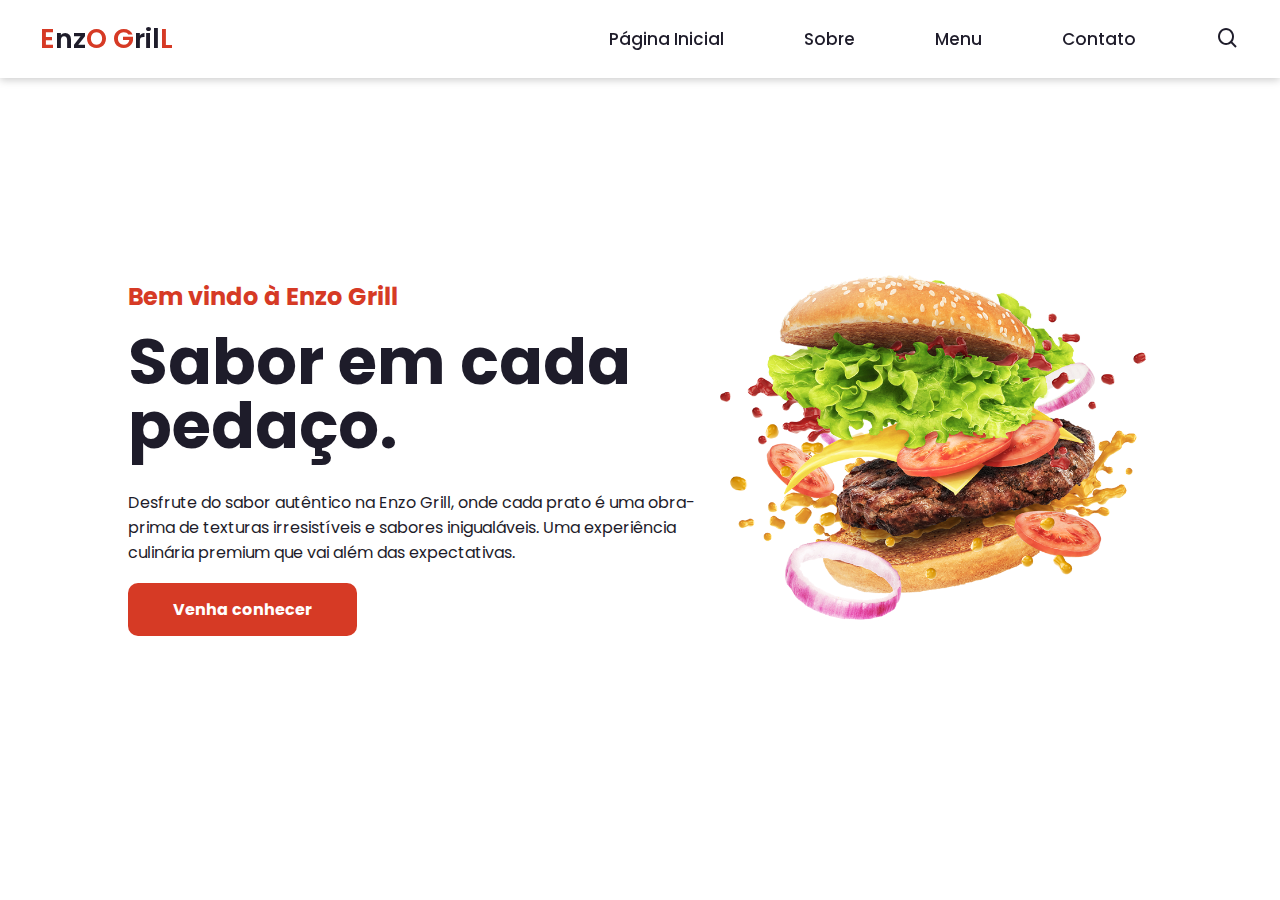
==== index.html @ 9c31344e "Finalização Landing Page" ====
<!DOCTYPE html>
<html lang="pt-br">

<head>
    <meta charset="UTF-8">
    <meta name="viewport" content="width=device-width, initial-scale=1.0">
    <link href='https://unpkg.com/boxicons@2.1.2/css/boxicons.min.css' rel='stylesheet'>
    <link rel="stylesheet" href="style.css">
    <title>Enzo Grill</title>
</head>

<body>
    <header>
        <nav class="navegacao">
            <a href="#" class="logo">E<span>nz</span>O G<span>ril</span>L</a>
            <ul class="nav-menu">
                <li class="nav-item">
                    <a href="#">Página Inicial</a>
                </li>
                <li class="nav-item">
                    <a href="#">Sobre</a>
                </li>
                <li class="nav-item">
                    <a href="#">Menu</a>
                </li>
                <li class="nav-item">
                    <a href="#">Contato</a>
                </li>
                <i class='bx bx-search'></i>
            </ul>
            <div class="menu">
                <span class="bar"></span>
                <span class="bar"></span>
                <span class="bar"></span>
            </div>
        </nav>
    </header>
    <main>
        <section class="home">
            <div class="home-texto">
                <h4 class="texto-h4">Bem vindo à Enzo Grill</h4>
                <h1 class="texto-h1">Sabor em cada pedaço.</h1>
                <p>Desfrute do sabor autêntico na Enzo Grill, onde cada prato é uma obra-prima de texturas irresistíveis e sabores inigualáveis. Uma experiência culinária premium que vai além das expectativas.</p>
                <a href="#" class="home-btn">Venha conhecer</a>
            </div>
            <div class="home-img">
                <img src="imagem.png" alt="">
            </div>
            <div class="spacer"></div>
        </section>
    </main>
    <script src="script.js"></script>
</body>
</html>
---- style.css ----
@import url('https://fonts.googleapis.com/css2?family=Poppins:wght@300;400;500;600;700&display=swap');

* {
    margin: 0;
    padding: 0;
    box-sizing: border-box;
    font-family: 'Poppins', sans-serif;
    list-style: none;
    text-decoration: none;
}
:root{
    --red:#d63a25;
    --white:#fff;
    --dark:#1e1c2a;
}
body{
    color: var(--dark);
    background: var(--white);
}
.navegacao{
    display: flex;
    align-items: center;
    justify-content: space-between;
    padding: 18px 40px;
    box-shadow: 0 0.1rem 0.5rem #ccc;
    width: 100%;
    background: var(--white);
    transition: all 0.5s;
    position: fixed;
}
.navegacao .logo{
    color: var(--red);
    font-size: 1.7rem;
    font-weight: 600;
}
.logo span{
    color: var(--dark);
}
.navegacao ul{
    display: flex;
    align-items: center;
    gap: 5rem;
}
.navegacao ul li a{
    color: var(--dark);
    font-size: 17px;
    font-weight: 500;
    transition: all 0.5s;
}
.navegacao ul li a:hover{
    color: var(--red);
}
.navegacao i{
    cursor: pointer;
    font-size: 1.5rem;
}
.navegacao i:hover{
    color: var(--red);
}
.menu{
    cursor: pointer;
    display: none;
}
.menu .bar{
    display: block;
    width: 28px;
    height: 3px;
    border-radius: 3px;
    background: var(--dark);
    margin: 5px auto;
    transition: all 0.3s;
}
.menu .bar:nth-child(1),
.menu .bar:nth-child(3){
    background: var(--red);
}
.home{
    width: 100%;
    height: 100vh;
    display: flex;
    align-items: center;
    justify-content: space-between;
    padding: 0px 10%;
}
.home-texto{
    max-width: 37rem;
}
.home-texto .texto-h4{
    font-size: 1.5rem;
    color: var(--red);
    margin-bottom: 1rem;
}
.home-texto .texto-h1{
    font-size: 4rem;
    margin-bottom: 2rem;
    line-height: 4rem;
}
.home-texto p{
    margin-bottom: 2rem;
}
.home-btn{
    padding: 15px 45px;
    background: var(--red);
    color: var(--white);
    border-radius: 10px;
    font-weight: 700;
    transition: all 0.5s;
}
.home-btn:hover{
    background: #fc4c35;
}
.home-img img{
    width: 100%;
}
@media (max-width: 785px) {
    .navegacao{
        padding: 18px 20px;
    }
    .menu{
        display: block;
    }
    .menu.ativo .bar:nth-child(1){
        transform:  translateY(8px) rotate(45deg);
    }
    .menu.ativo .bar:nth-child(2) {
        opacity: 0;
    }
    .menu.ativo .bar:nth-child(3){
        transform: translateY(-8px) rotate(-45deg);
    }
    .nav-menu{
        position: fixed;
        right: -100%;
        top: 70px;
        width: 100%;
        height: 100%;
        flex-direction: column;
        background: var(--white);
        gap: -10px;
        transition: 0.3s;
    }
    .nav-menu.ativo{
        right: 0;
    }
    .nav-item{
        margin: 16px 0;
    }
    .home{
        padding: 100px 2%;
        flex-direction: column;
        text-align: center;
        gap: 5rem;
    }
    .home .text-h4{
        font-size: 15px;
    }
    .home .text-h1{
        font-size: 2.5rem;
        line-height: 3rem;
    }
    .home p{
        font-size: 15px;
    }
    .home-img {
        width: 100%;
        max-width: 100%;
        height: auto;
    }

    .home-img img{
        margin-bottom: 100px;
    }

    body {
        overflow-x: hidden;
    }
}
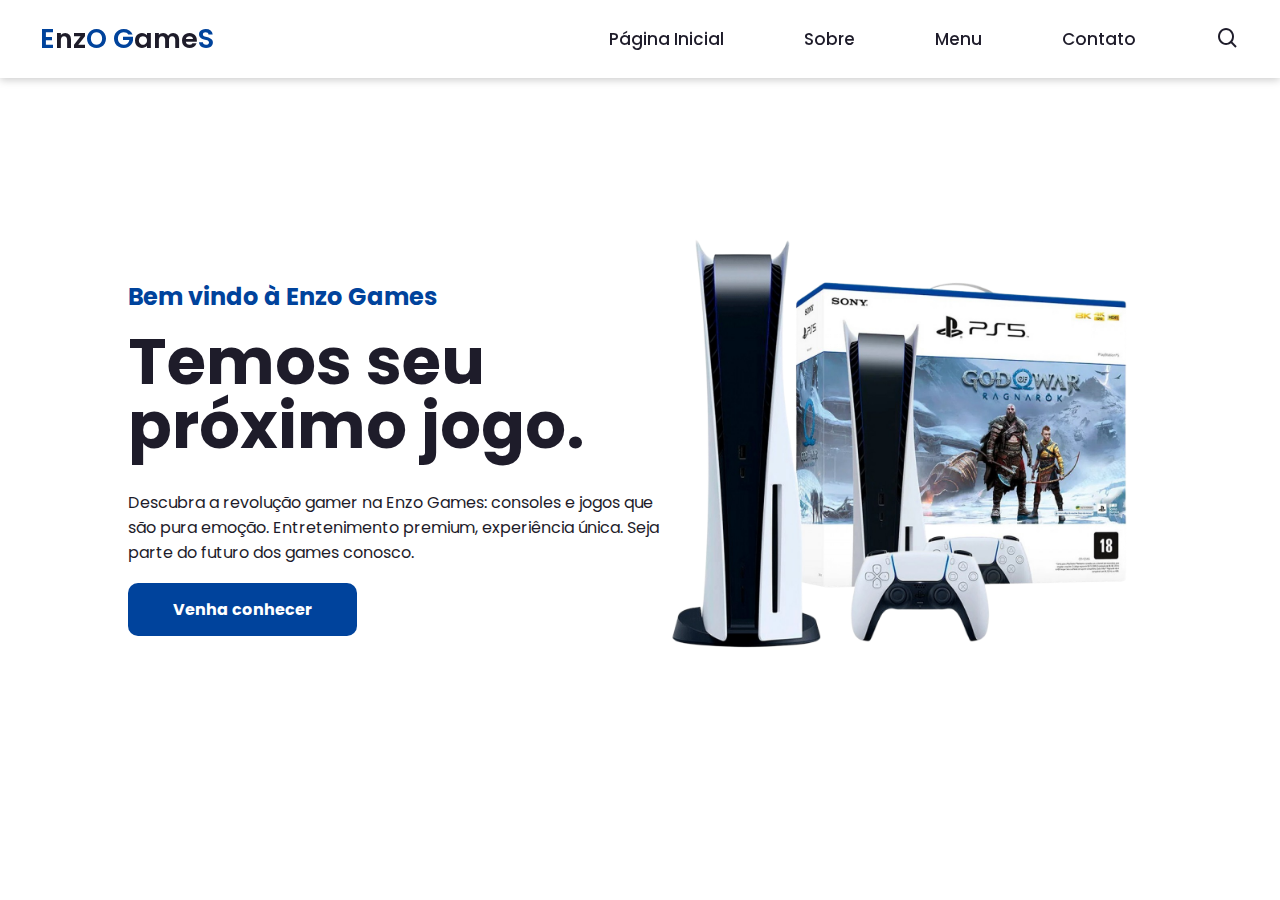
==== commit ee37fd23: "Finalização Landing Page" ====
--- a/index.html
+++ b/index.html
@@ -6,13 +6,13 @@
     <meta name="viewport" content="width=device-width, initial-scale=1.0">
     <link href='https://unpkg.com/boxicons@2.1.2/css/boxicons.min.css' rel='stylesheet'>
     <link rel="stylesheet" href="style.css">
-    <title>Enzo Grill</title>
+    <title>Enzo Games</title>
 </head>
 
 <body>
     <header>
         <nav class="navegacao">
-            <a href="#" class="logo">E<span>nz</span>O G<span>ril</span>L</a>
+            <a href="#" class="logo">E<span>nz</span>O G<span>ame</span>S</a>
             <ul class="nav-menu">
                 <li class="nav-item">
                     <a href="#">Página Inicial</a>
@@ -38,13 +38,13 @@
     <main>
         <section class="home">
             <div class="home-texto">
-                <h4 class="texto-h4">Bem vindo à Enzo Grill</h4>
-                <h1 class="texto-h1">Sabor em cada pedaço.</h1>
-                <p>Desfrute do sabor autêntico na Enzo Grill, onde cada prato é uma obra-prima de texturas irresistíveis e sabores inigualáveis. Uma experiência culinária premium que vai além das expectativas.</p>
+                <h4 class="texto-h4">Bem vindo à Enzo Games</h4>
+                <h1 class="texto-h1">Temos seu próximo jogo.</h1>
+                <p>Descubra a revolução gamer na Enzo Games: consoles e jogos que são pura emoção. Entretenimento premium, experiência única. Seja parte do futuro dos games conosco.</p>
                 <a href="#" class="home-btn">Venha conhecer</a>
             </div>
             <div class="home-img">
-                <img src="imagem.png" alt="">
+                <img src="gowps5.png" alt="">
             </div>
             <div class="spacer"></div>
         </section>
--- a/style.css
+++ b/style.css
@@ -9,7 +9,7 @@
     text-decoration: none;
 }
 :root{
-    --red:#d63a25;
+    --blue:#00439c;
     --white:#fff;
     --dark:#1e1c2a;
 }
@@ -29,7 +29,7 @@
     position: fixed;
 }
 .navegacao .logo{
-    color: var(--red);
+    color: var(--blue);
     font-size: 1.7rem;
     font-weight: 600;
 }
@@ -48,14 +48,14 @@
     transition: all 0.5s;
 }
 .navegacao ul li a:hover{
-    color: var(--red);
+    color: var(--blue);
 }
 .navegacao i{
     cursor: pointer;
     font-size: 1.5rem;
 }
 .navegacao i:hover{
-    color: var(--red);
+    color: var(--blue);
 }
 .menu{
     cursor: pointer;
@@ -72,7 +72,7 @@
 }
 .menu .bar:nth-child(1),
 .menu .bar:nth-child(3){
-    background: var(--red);
+    background: var(--blue);
 }
 .home{
     width: 100%;
@@ -87,7 +87,7 @@
 }
 .home-texto .texto-h4{
     font-size: 1.5rem;
-    color: var(--red);
+    color: var(--blue);
     margin-bottom: 1rem;
 }
 .home-texto .texto-h1{
@@ -100,7 +100,7 @@
 }
 .home-btn{
     padding: 15px 45px;
-    background: var(--red);
+    background: var(--blue);
     color: var(--white);
     border-radius: 10px;
     font-weight: 700;
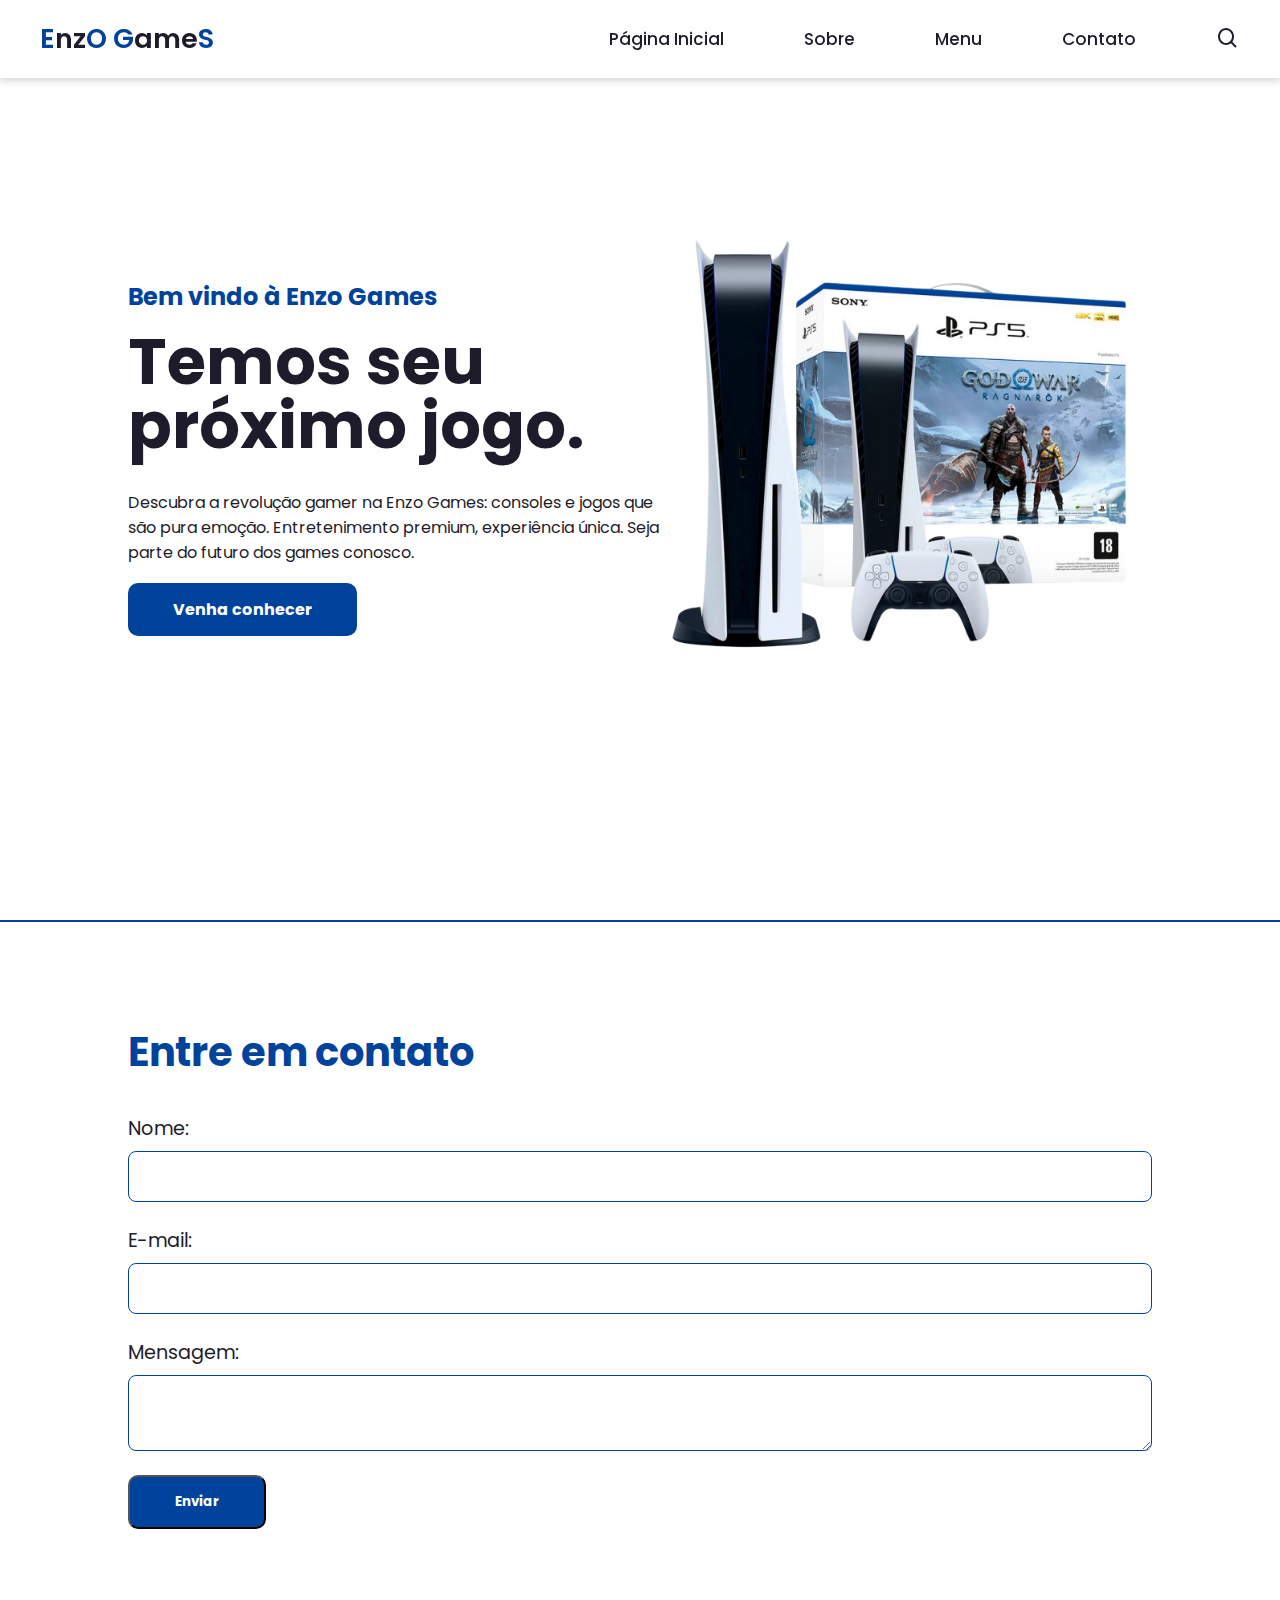
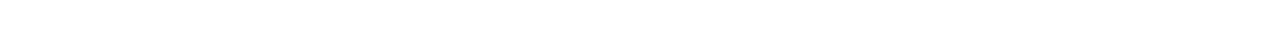
==== commit 1b71bac2: "Adição Formulário" ====
--- a/index.html
+++ b/index.html
@@ -6,16 +6,17 @@
     <meta name="viewport" content="width=device-width, initial-scale=1.0">
     <link href='https://unpkg.com/boxicons@2.1.2/css/boxicons.min.css' rel='stylesheet'>
     <link rel="stylesheet" href="style.css">
+    <link rel="stylesheet" href="contato.css">
     <title>Enzo Games</title>
 </head>
 
 <body>
     <header>
         <nav class="navegacao">
-            <a href="#" class="logo">E<span>nz</span>O G<span>ame</span>S</a>
+            <a href="index.html" class="logo">E<span>nz</span>O G<span>ame</span>S</a>
             <ul class="nav-menu">
                 <li class="nav-item">
-                    <a href="#">Página Inicial</a>
+                    <a href="index.html">Página Inicial</a>
                 </li>
                 <li class="nav-item">
                     <a href="#">Sobre</a>
@@ -34,7 +35,7 @@
                 <span class="bar"></span>
             </div>
         </nav>
-    </header>
+    </header>    
     <main>
         <section class="home">
             <div class="home-texto">
@@ -48,7 +49,61 @@
             </div>
             <div class="spacer"></div>
         </section>
+        <div class="linha"></div>
+        <section class="contato">
+            <div class="contato-container">
+                <h2 class="texto-h2">Entre em contato</h2>
+                <form action="processar_formulario.php" method="post">
+                    <label for="nome">Nome:</label>
+                    <input type="text" id="nome" name="nome" required>
+        
+                    <label for="email">E-mail:</label>
+                    <input type="email" id="email" name="email" required>
+        
+                    <label for="mensagem">Mensagem:</label>
+                    <textarea id="mensagem" name="mensagem" required></textarea>
+        
+                    <button type="submit" class="contato-btn">Enviar</button>
+                </form>
+            </div>
+        </section>        
     </main>
     <script src="script.js"></script>
 </body>
-</html>+</html>
+<script>
+    document.addEventListener('DOMContentLoaded', function () {
+        const form = document.querySelector('form');
+
+        form.addEventListener('submit', function (event) {
+            event.preventDefault();
+            exibirPopupSucesso();
+        });
+
+        function exibirPopupSucesso() {
+            const popup = document.createElement('div');
+            popup.classList.add('popup');
+
+            popup.innerHTML = `
+                <p class="popup-mensagem">Mensagem enviada com sucesso!</p>
+                <button id="fecharPopup" class="popup-fechar">Fechar</button>
+            `;
+
+            document.body.appendChild(popup);
+
+            document.getElementById('fecharPopup').addEventListener('click', function () {
+                fecharPopup();
+                limparFormulario();
+            });
+        }
+
+        function fecharPopup() {
+            const popup = document.querySelector('.popup');
+            popup.remove();
+        }
+
+        function limparFormulario() {
+            form.reset();
+        }
+    });
+</script>--- a/style.css
+++ b/style.css
@@ -107,7 +107,7 @@
     transition: all 0.5s;
 }
 .home-btn:hover{
-    background: #fc4c35;
+    background: #04234b;
 }
 .home-img img{
     width: 100%;
--- a/contato.css
+++ b/contato.css
@@ -0,0 +1,125 @@
+.linha {
+    border-top: 2px solid var(--blue);
+    margin-top: 20px; /* Ajusta a margem para melhor visualização da linha */
+}
+
+.contato {
+    padding: 100px 10%;
+    text-align: center;
+}
+
+.contato-form {
+    max-width: 600px;
+    margin: 0 auto;
+}
+
+.texto-h2 {
+    font-size: 2.5rem;
+    color: var(--blue);
+    margin-bottom: 2rem;
+    text-align: left; /* Alinha à esquerda por padrão */
+}
+
+form {
+    display: flex;
+    flex-direction: column;
+    align-items: flex-start; /* Alinha os itens à esquerda */
+}
+
+label {
+    font-size: 1.2rem;
+    margin-bottom: 0.5rem;
+    color: var(--dark);
+    text-align: left;
+}
+
+input,
+textarea {
+    width: 100%;
+    padding: 12px;
+    margin-bottom: 1.5rem;
+    border: 1px solid var(--blue);
+    border-radius: 8px;
+    font-size: 1rem;
+    transition: border-color 0.3s;
+}
+
+input:focus,
+textarea:focus {
+    border-color: var(--blue);
+}
+
+textarea {
+    resize: vertical;
+}
+
+.contato-btn {
+    padding: 15px 45px;
+    background: var(--blue);
+    color: var(--white);
+    border-radius: 10px;
+    font-weight: 700;
+    transition: all 0.5s;
+    cursor: pointer;
+}
+
+.contato-btn:hover {
+    background: #04234b;
+}
+
+.mensagem-envio {
+    color: #2ecc71;
+    font-weight: 600;
+    margin-top: 1rem;
+}
+
+.popup {
+    position: fixed;
+    top: 50%;
+    left: 50%;
+    transform: translate(-50%, -50%);
+    background: #fff;
+    padding: 20px;
+    border-radius: 10px;
+    box-shadow: 0 0 10px rgba(0, 0, 0, 0.2);
+    text-align: center;
+    z-index: 1000;
+}
+
+.popup-mensagem {
+    font-size: 1.2rem;
+    color: #2ecc71;
+    margin-bottom: 10px;
+}
+
+.popup-fechar {
+    padding: 10px 20px;
+    background: #2ecc71;
+    color: #fff;
+    border: none;
+    border-radius: 5px;
+    cursor: pointer;
+    font-weight: 600;
+    transition: background 0.3s;
+}
+
+.popup-fechar:hover {
+    background: #27ae60;
+}
+@media (max-width: 767px) {
+    .texto-h2 {
+        text-align: center;
+    }
+    .label{
+        text-align: center;
+    }
+    form{
+        align-items: center;
+    }
+    .contato {
+        padding: 100px 10%;
+    }
+    .linha {
+        margin-top: 150px;
+    }
+}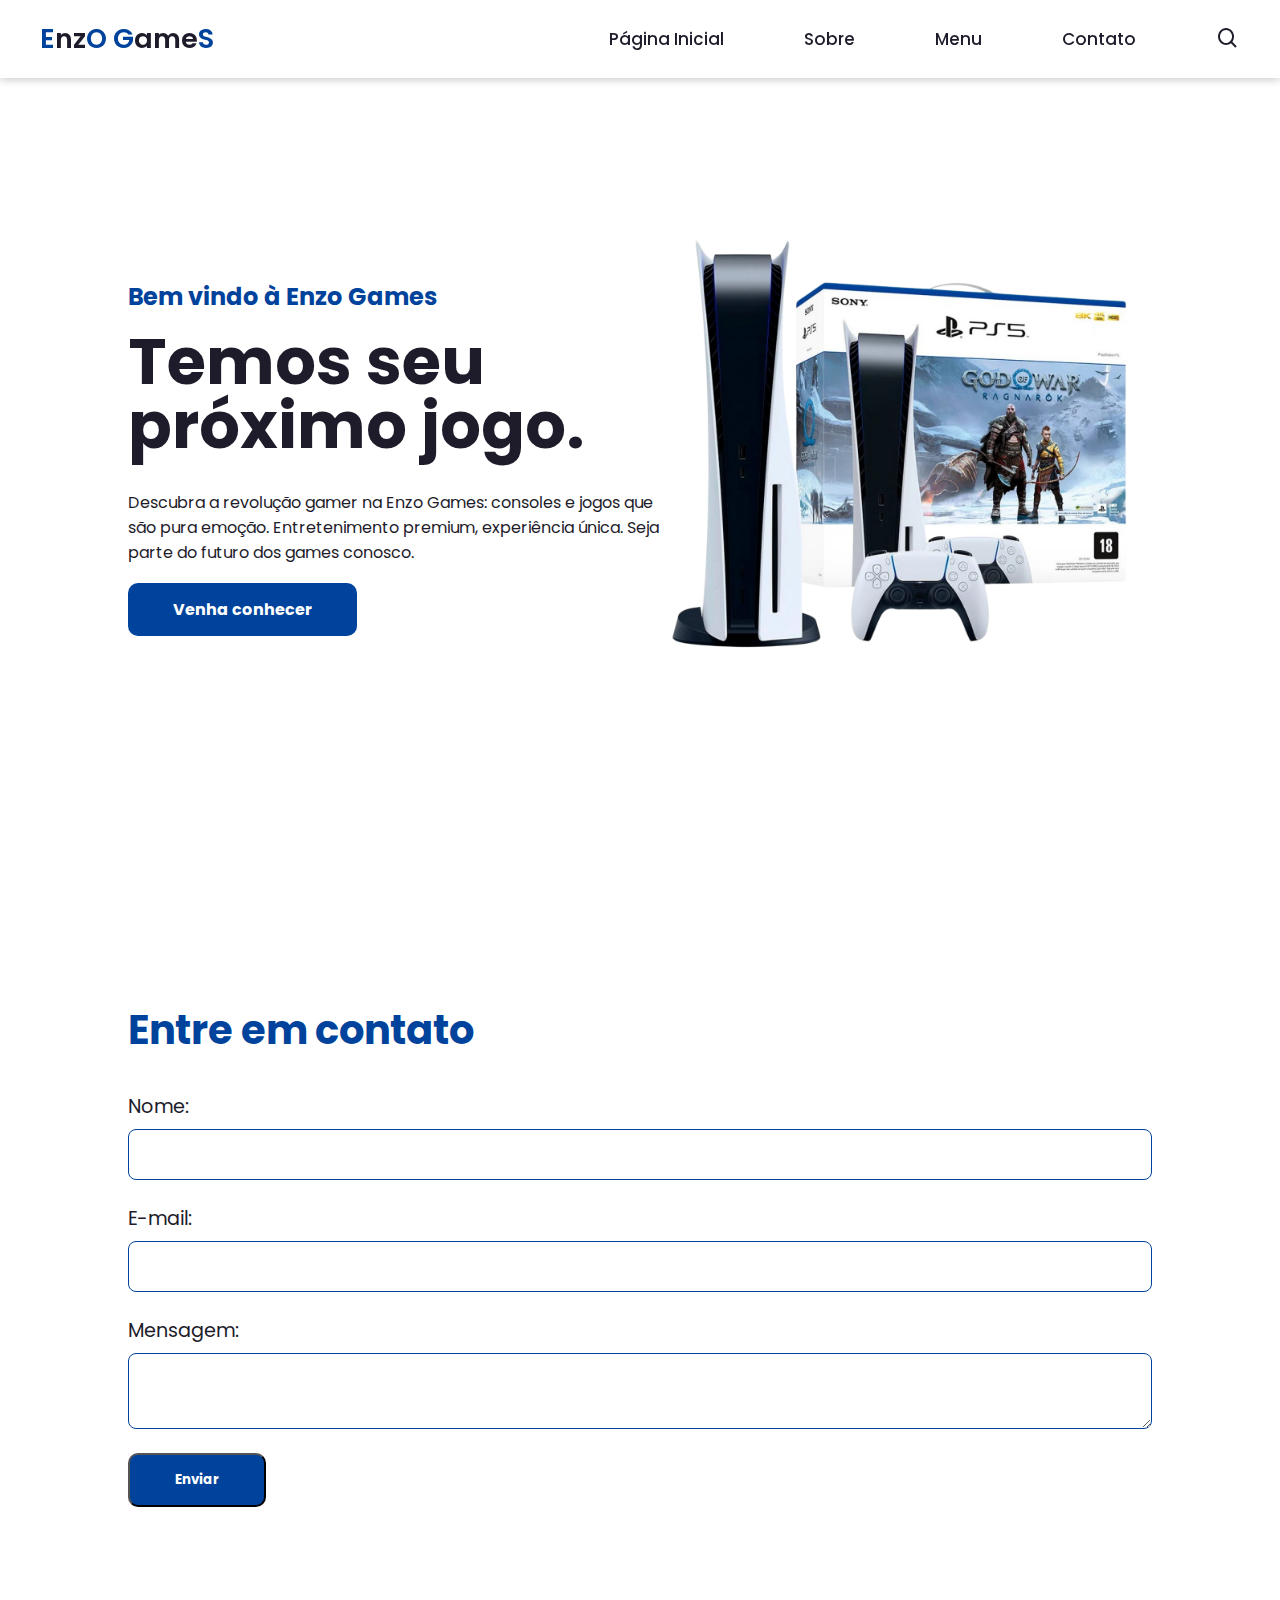
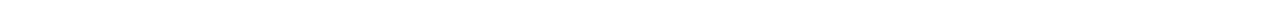
==== commit 9f6b248a: "Finalizando" ====
--- a/index.html
+++ b/index.html
@@ -49,7 +49,6 @@
             </div>
             <div class="spacer"></div>
         </section>
-        <div class="linha"></div>
         <section class="contato">
             <div class="contato-container">
                 <h2 class="texto-h2">Entre em contato</h2>
--- a/contato.css
+++ b/contato.css
@@ -1,8 +1,3 @@
-.linha {
-    border-top: 2px solid var(--blue);
-    margin-top: 20px; /* Ajusta a margem para melhor visualização da linha */
-}
-
 .contato {
     padding: 100px 10%;
     text-align: center;
@@ -119,7 +114,4 @@
     .contato {
         padding: 100px 10%;
     }
-    .linha {
-        margin-top: 150px;
-    }
 }